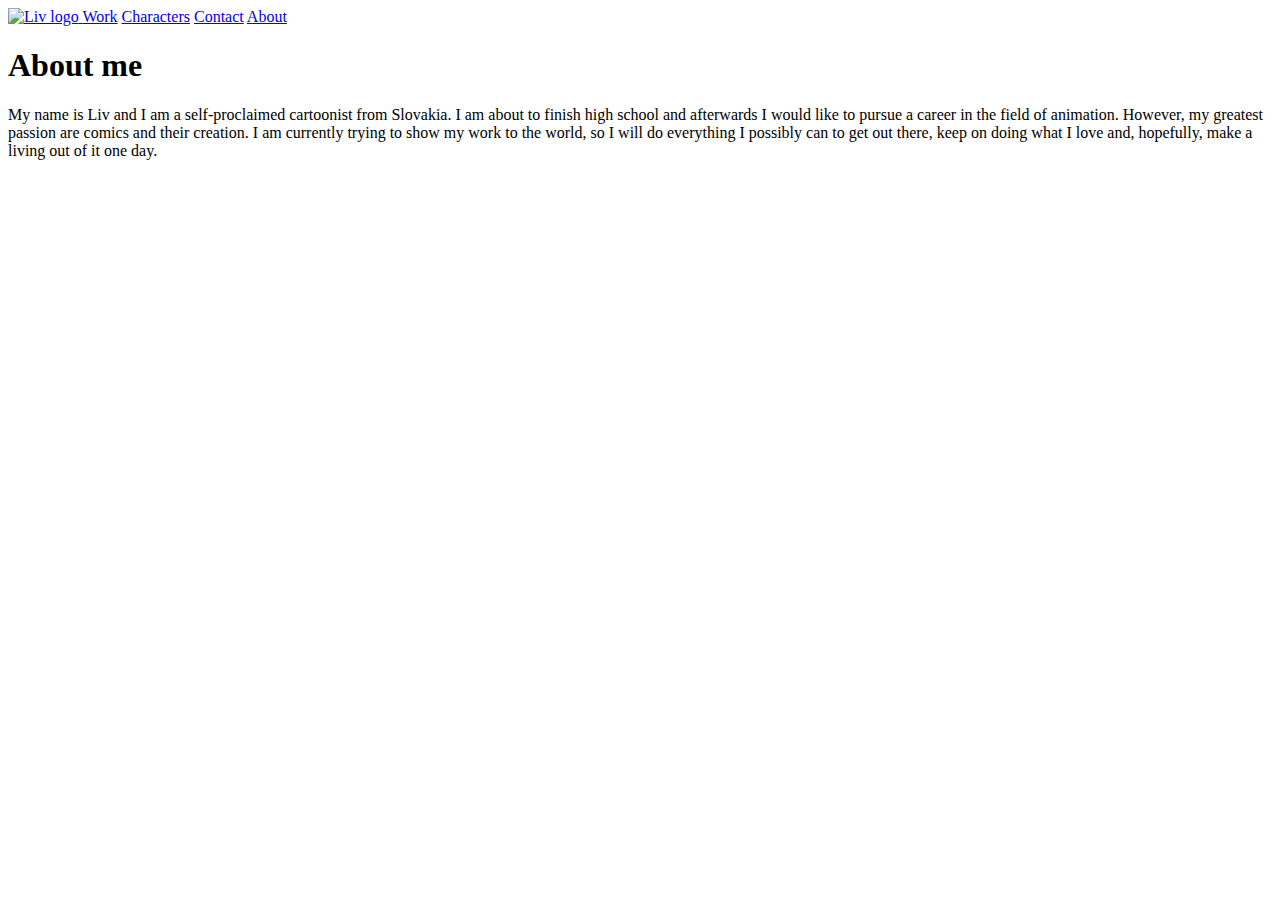
==== about.html @ 97649b5e "Add files via upload" ====
<!DOCTYPE html>
<html lang="en">
<head>
    <meta charset="UTF-8">
    <meta http-equiv="X-UA-Compatible" content="IE=edge">
    <meta name="viewport" content="width=device-width, initial-scale=1.0">
    <title>Liv's art</title>
    <link rel="preconnect" href="https://fonts.googleapis.com">
<link rel="preconnect" href="https://fonts.gstatic.com" crossorigin>
<link href="https://fonts.googleapis.com/css2?family=Mulish&display=swap" rel="stylesheet">
    <link rel="stylesheet" href="/assets/style.css">
</head>
<body>
    <aside>
        <nav>
            <a href="/">
                <picture>
                    <img src="/assets/liv.png" alt="Liv logo">
                </picture>
            </a>
            <a href="/work.html">Work</a>
            <a href="/character-design.html">Characters</a>
            <a href="/contact.html">Contact</a>
            <a href="/about.html" class="active">About</a>

        </nav>
    </aside>
    <main>
        <h1>About me</h1>
        <p>
            My name is Liv and I am a self-proclaimed cartoonist from Slovakia.
I am about to finish high school and afterwards I would like to pursue a career in the field of animation. However, my greatest passion are comics and their creation.
I am currently trying to show my work to the world, so I will do everything I possibly can to get out there, keep on doing what I love and, hopefully, make a living out of it one day.
        </p>
    </main>
</body>
</html>
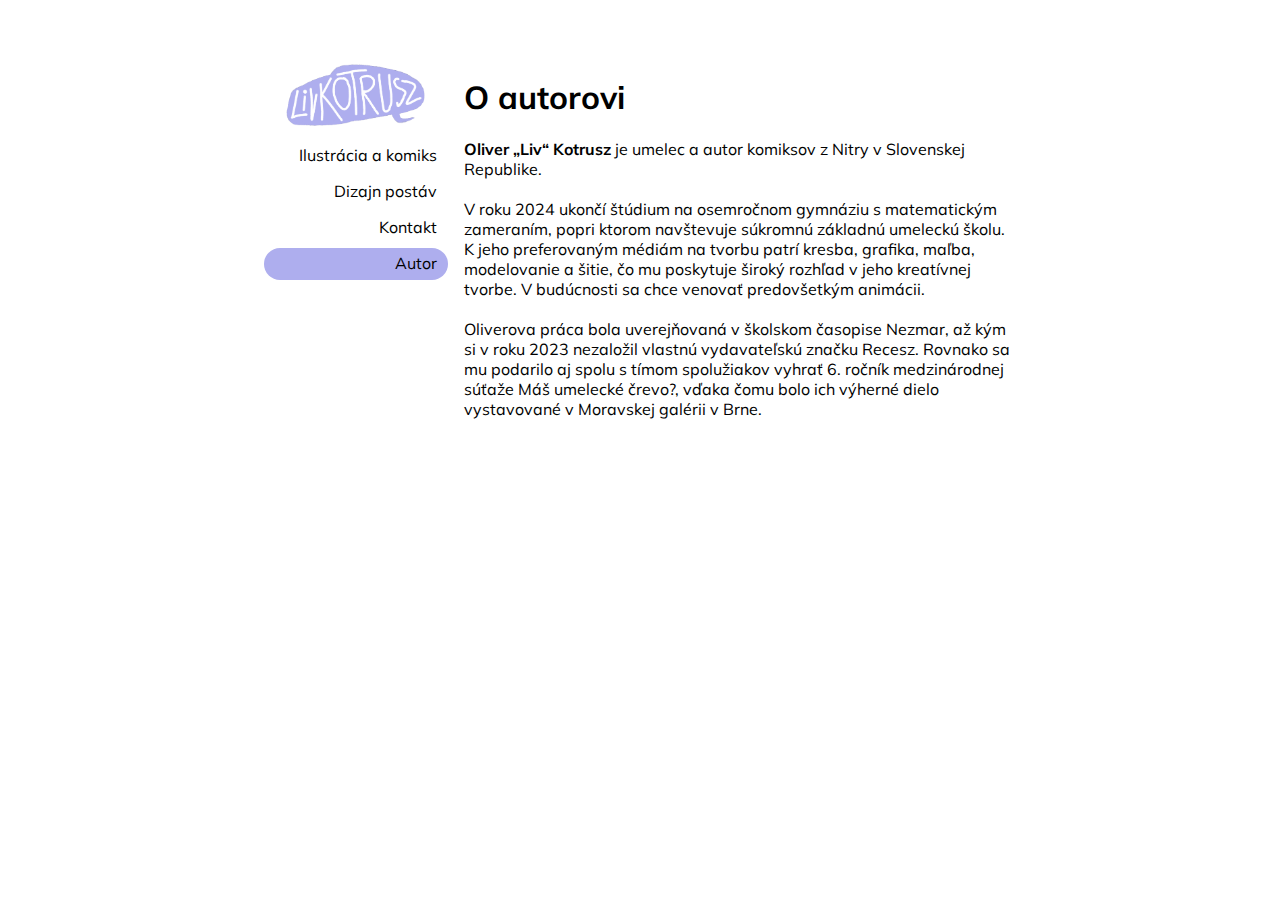
==== commit 1c291b86: "Update about.html" ====
--- a/about.html
+++ b/about.html
@@ -4,7 +4,7 @@
     <meta charset="UTF-8">
     <meta http-equiv="X-UA-Compatible" content="IE=edge">
     <meta name="viewport" content="width=device-width, initial-scale=1.0">
-    <title>Liv's art</title>
+    <title>Portfólio</title>
     <link rel="preconnect" href="https://fonts.googleapis.com">
 <link rel="preconnect" href="https://fonts.gstatic.com" crossorigin>
 <link href="https://fonts.googleapis.com/css2?family=Mulish&display=swap" rel="stylesheet">
@@ -18,20 +18,25 @@
                     <img src="/assets/liv.png" alt="Liv logo">
                 </picture>
             </a>
-            <a href="/work.html">Work</a>
-            <a href="/character-design.html">Characters</a>
-            <a href="/contact.html">Contact</a>
-            <a href="/about.html" class="active">About</a>
+            <a href="/work.html">Ilustrácia a komiks</a>
+            <a href="/character-design.html">Dizajn postáv</a>
+            <a href="/contact.html">Kontakt</a>
+            <a href="/about.html" class="active">Autor</a>
 
         </nav>
     </aside>
     <main>
-        <h1>About me</h1>
+        <h1>O autorovi</h1>
         <p>
-            My name is Liv and I am a self-proclaimed cartoonist from Slovakia.
-I am about to finish high school and afterwards I would like to pursue a career in the field of animation. However, my greatest passion are comics and their creation.
-I am currently trying to show my work to the world, so I will do everything I possibly can to get out there, keep on doing what I love and, hopefully, make a living out of it one day.
+            <b>Oliver „Liv“ Kotrusz</b> je umelec a autor komiksov z Nitry v Slovenskej Republike.<br>
+            <br>
+V roku 2024 ukončí štúdium na osemročnom gymnáziu s matematickým zameraním, popri ktorom navštevuje súkromnú základnú umeleckú školu.
+K jeho preferovaným médiám na tvorbu patrí kresba, grafika, maľba, modelovanie a šitie, čo mu poskytuje široký rozhľad v jeho kreatívnej tvorbe.
+V budúcnosti sa chce venovať predovšetkým animácii.<br>
+            <br>
+            Oliverova práca bola uverejňovaná v školskom časopise Nezmar, až kým si v roku 2023 nezaložil vlastnú vydavateľskú značku Recesz.
+            Rovnako sa mu podarilo aj spolu s tímom spolužiakov vyhrať 6. ročník medzinárodnej súťaže Máš umelecké črevo?, vďaka čomu bolo ich výherné dielo vystavované v Moravskej galérii v Brne.
         </p>
     </main>
 </body>
-</html>+</html>
--- a/assets/style.css
+++ b/assets/style.css
@@ -0,0 +1,220 @@
+:root {
+    --positive: #000;
+
+    --primary: #AEAEEE;
+
+    --negative: #fff;
+    --negative-semitransparent: rgba(255,255,255, .5)
+}
+
+*,*::before,*::after {
+    box-sizing: inherit;
+}
+
+html {
+    box-sizing: border-box;
+    scroll-behavior: smooth;
+}
+
+body {
+    display: grid;
+    grid-template-rows: auto;
+    grid-template-columns: 1fr 3fr;
+    padding-top: 3rem;
+    padding-right: 20%;
+    padding-left: 20%;
+    gap: 1rem;
+    font-family: 'Mulish', sans-serif;
+}
+
+img,picture {
+    max-width: 100%;
+    max-height: 100%;
+}
+
+aside {
+    position: relative;
+}
+
+nav {
+    display: flex;
+    flex-direction: column;
+    position: sticky;
+    top: 3rem;
+    gap: 0.25rem;
+
+}
+
+nav a {
+    color: currentColor;
+    text-decoration: none;
+    display: flex;
+    padding-right: 0.7rem;
+    padding-left: 0;
+    align-items: flex-end;
+    justify-content: center;
+    flex-direction: column;
+    transition: all .2s;
+    border-radius: 1rem;
+    height: 2em;
+}
+
+
+nav a:first-child {
+    height: 5em;
+}
+
+nav a.active:not(:first-child) {
+    background-color: var(--primary);
+} 
+
+nav a:not(:first-child):hover {
+    padding-right: 0.5rem;
+    padding-left: 0.2rem;
+}
+
+nav a::after {
+    height: 2px;
+    width: 0;
+    content: "";
+    display: block;
+    background-color: var(--primary);
+    transition: all .2s;
+}
+
+nav a:not(.active):not(:first-child):hover::after {
+    width: 100%;
+}
+
+section {
+    position: relative;
+}
+
+section picture {
+    transition: all .3s;
+}
+
+section > .foreground {
+    position: absolute;
+    bottom: 0;
+    padding: 1rem;
+    opacity: 0;
+    transition: all .3s;
+    z-index: 3;
+    background-color: var(--negative-semitransparent);
+    border-left: 3px solid var(--primary);
+}
+
+section > .foreground h2 {
+    margin: 0;
+}
+
+section > .foreground:hover {
+    opacity: 1;
+}
+
+
+
+
+@media (orientation: landscape) {
+    /* DEFAULT */
+}
+
+@media (orientation: portrait) {
+    
+}
+
+@media screen and (max-width: 1200px) {
+    body {
+        padding-right: 5rem;
+        padding-left: 5rem;
+    }
+}
+
+@media screen and (max-width: 1000px) {
+    body {
+        padding-right: 1rem;
+        padding-left: 1rem;
+    }
+}
+
+@media screen and (max-width: 800px) {
+    body {
+        grid-template-columns: 1fr;
+        grid-template-rows: 3rem auto;
+    }
+
+    nav {
+        flex-direction: row;
+        justify-content: space-around;
+        align-items: center;
+        gap: 0;
+    }
+
+    nav a {
+        padding: 0 0.5rem;
+        margin: 0 0.5rem;
+    }
+
+    nav a:not(:first-child):hover {
+        padding: 0 1rem;
+        margin: 0 0;
+    }
+
+
+    nav a:nth-child(2) {
+        order: 1;
+    }
+
+    nav a:nth-child(3) {
+        order: 2;
+    }
+
+    nav a:first-child {
+        order: 3;
+        width: 8rem;
+    }
+
+    nav a:nth-child(4) {
+        order: 4;
+    }
+
+    nav a:nth-child(5) {
+        order: 5;
+    }
+
+    section > .foreground {
+        position: static;
+        opacity: 1;
+
+        border-left: none;
+        border-bottom: 3px solid var(--primary);
+    }
+
+}
+
+@media screen and (max-width: 600px) {
+    body {
+        padding-top: 0rem;
+    }
+
+    nav a {
+        padding: 0 0.5rem;
+        margin: 0;
+    }
+
+    nav a:not(:first-child):hover {
+        padding: 0 0.5rem;
+        margin: 0;
+    }
+
+    nav a:first-child {
+        width: 5rem;
+    }
+}
+
+@media screen and (max-width: 450px) {
+    nav {
+        font-size: 0.8em;
+    }
+}